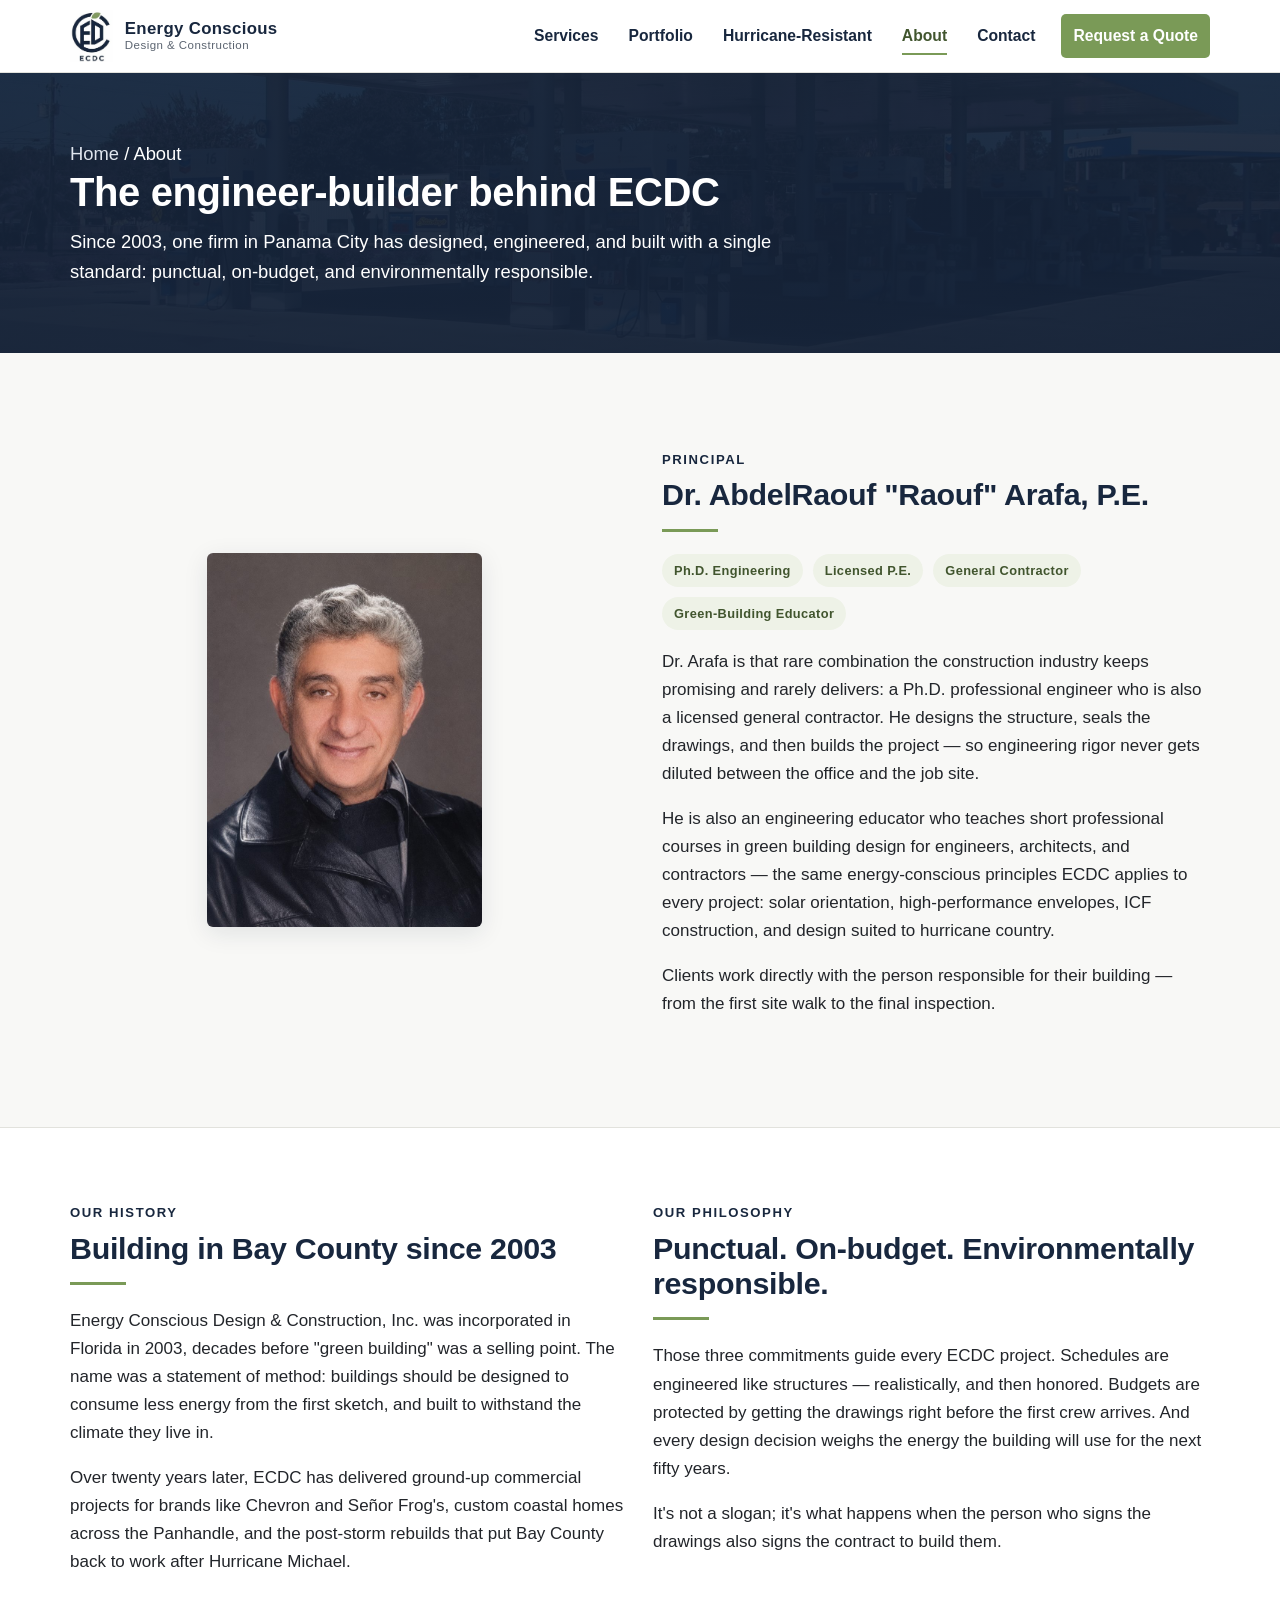
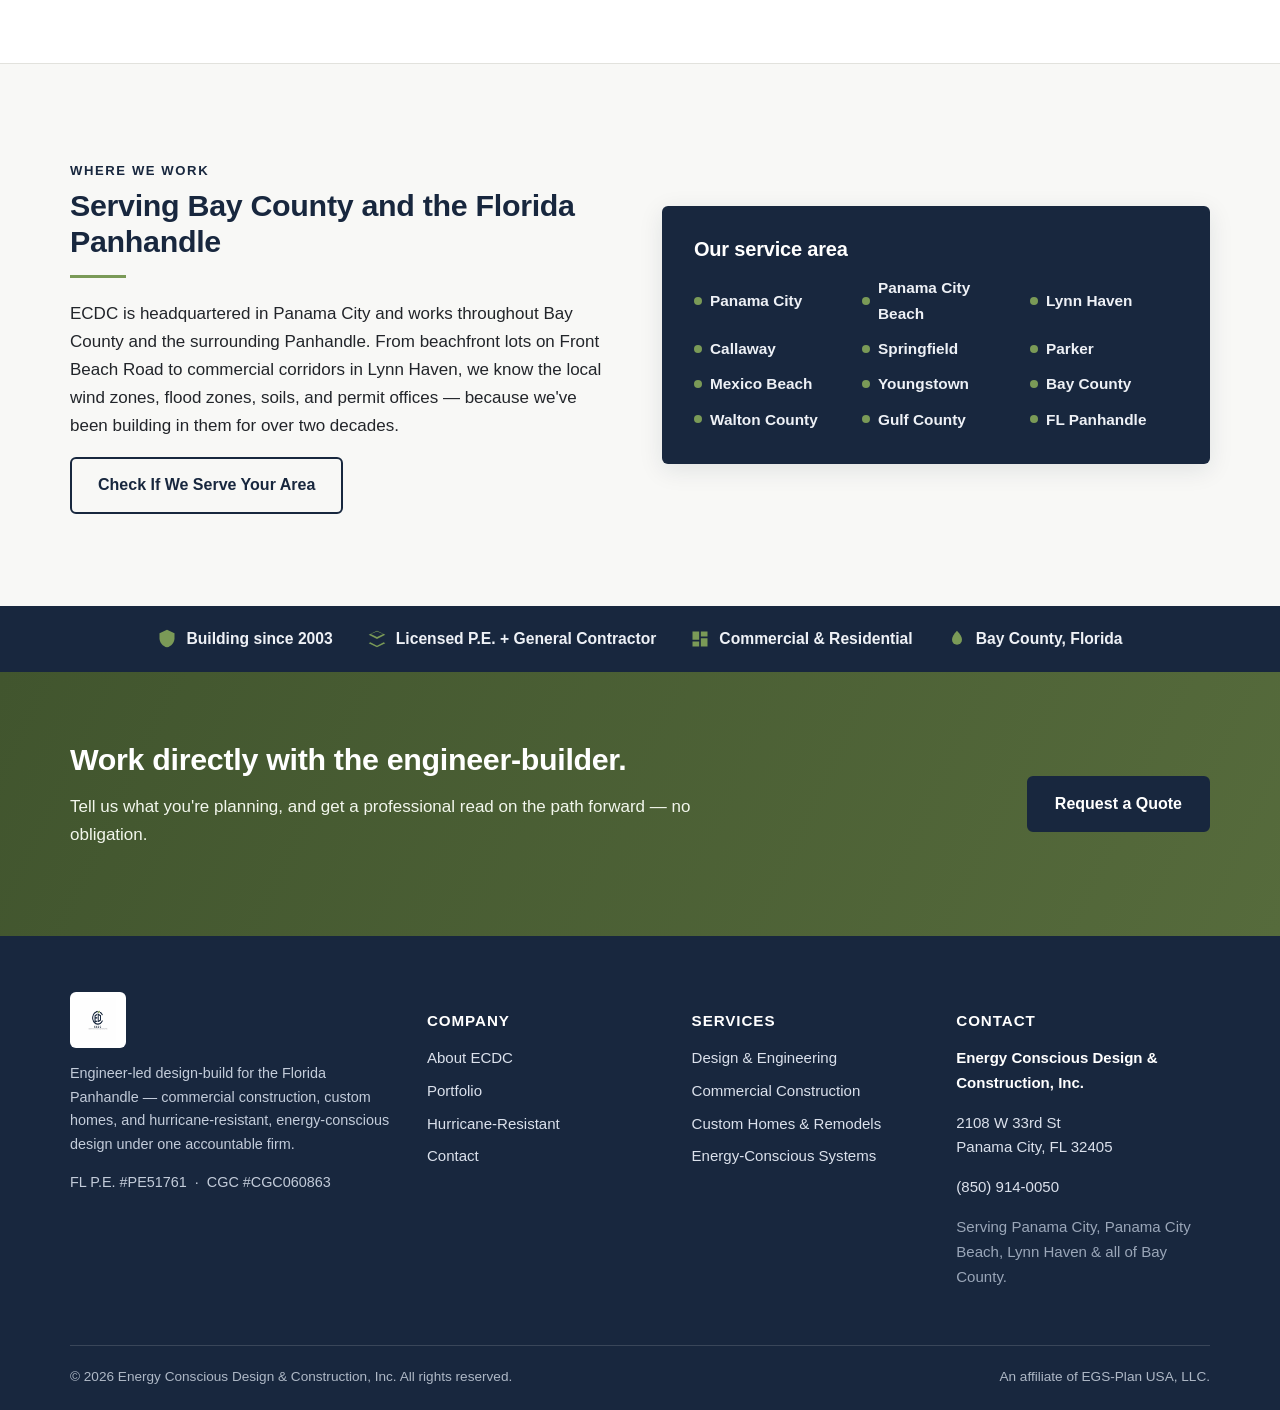
==== about.html @ a35474d3 "Initial commit: ECDC marketing website" ====
<!doctype html>
<html lang="en">
<head>
<meta charset="utf-8">
<meta name="viewport" content="width=device-width, initial-scale=1">
<title>About ECDC | Dr. Raouf Arafa, P.E. — Engineer-Builder in Panama City, FL Since 2003</title>
<meta name="description" content="Meet ECDC: founded in 2003 by Dr. AbdelRaouf Arafa, P.E. — a Ph.D. professional engineer, general contractor, and green-building educator serving Panama City, Bay County, and the Florida Panhandle. Punctual, on-budget, environmentally responsible.">
<link rel="canonical" href="https://ecdc-us.com/about.html">
<meta property="og:type" content="website">
<meta property="og:title" content="About ECDC | Engineer-Led Design-Build Since 2003">
<meta property="og:description" content="A Ph.D. professional engineer who designs AND builds — engineering rigor, energy-conscious design, and hurricane-resistant construction from one accountable firm.">
<meta property="og:image" content="https://ecdc-us.com/assets/img/home-custom-hero.jpg">
<meta property="og:url" content="https://ecdc-us.com/about.html">
<meta name="theme-color" content="#18273e">
<link rel="icon" type="image/png" sizes="32x32" href="assets/img/favicon-32.png">
<link rel="apple-touch-icon" href="assets/img/favicon-180.png">
<link rel="stylesheet" href="assets/css/style.css">
<script type="application/ld+json">
{"@context":"https://schema.org","@type":"GeneralContractor","name":"Energy Conscious Design & Construction, Inc.","alternateName":"ECDC","image":"https://ecdc-us.com/assets/img/home-custom-hero.jpg","url":"https://ecdc-us.com/about.html","telephone":"+1-850-914-0050","priceRange":"$$","foundingDate":"2003","founder":{"@type":"Person","name":"Dr. AbdelRaouf Arafa","jobTitle":"Professional Engineer & General Contractor"},"address":{"@type":"PostalAddress","streetAddress":"2108 W 33rd St","addressLocality":"Panama City","addressRegion":"FL","postalCode":"32405","addressCountry":"US"},"geo":{"@type":"GeoCoordinates","latitude":30.1935,"longitude":-85.6762},"areaServed":["Panama City FL","Panama City Beach FL","Lynn Haven FL","Bay County FL","Florida Panhandle"]}
</script>
</head>
<body>
<a class="skip-link" href="#main">Skip to content</a>
<header class="site-header">
  <div class="header-inner">
    <a class="brand" href="index.html" aria-label="ECDC — home">
      <img src="assets/img/logo-header.jpg" alt="ECDC — Energy Conscious Design &amp; Construction logo" width="43" height="52">
      <span class="brand-text"><b>Energy Conscious</b><span>Design &amp; Construction</span></span>
    </a>
    <button class="nav-toggle" aria-label="Open menu" aria-expanded="false" aria-controls="primary-nav">
      <svg width="28" height="28" viewBox="0 0 24 24" fill="none" stroke="currentColor" stroke-width="2" aria-hidden="true"><line x1="3" y1="6" x2="21" y2="6"/><line x1="3" y1="12" x2="21" y2="12"/><line x1="3" y1="18" x2="21" y2="18"/></svg>
    </button>
    <nav class="main-nav" id="primary-nav" aria-label="Primary">
      <ul>
        <li><a href="services.html">Services</a></li>
        <li><a href="portfolio.html">Portfolio</a></li>
        <li><a href="hurricane-resistant.html">Hurricane-Resistant</a></li>
        <li><a href="about.html" aria-current="page">About</a></li>
        <li><a href="contact.html">Contact</a></li>
        <li class="nav-cta"><a href="contact.html">Request a Quote</a></li>
      </ul>
    </nav>
  </div>
</header>
<div class="nav-backdrop"></div>

<main id="main">
  <section class="page-banner">
    <div class="pb-media"><img src="assets/img/home-custom-hero.jpg" alt="" aria-hidden="true" width="1200" height="457"></div>
    <div class="container">
      <p class="breadcrumb"><a href="index.html">Home</a> / About</p>
      <h1>The engineer-builder behind ECDC</h1>
      <p>Since 2003, one firm in Panama City has designed, engineered, and built with a single standard: punctual, on-budget, and environmentally responsible.</p>
    </div>
  </section>

  <!-- PROFILE -->
  <section class="section">
    <div class="container">
      <div class="split">
        <div class="split-media">
          <img src="assets/img/dr-arafa-headshot.jpg" alt="Dr. AbdelRaouf &quot;Raouf&quot; Arafa, P.E. — principal of ECDC" width="735" height="1000" style="max-width:275px;margin:0 auto">
        </div>
        <div>
          <p class="eyebrow">Principal</p>
          <h2>Dr. AbdelRaouf "Raouf" Arafa, P.E.</h2>
          <hr class="accent-rule">
          <div class="credentials">
            <span class="cred">Ph.D. Engineering</span>
            <span class="cred">Licensed P.E.</span>
            <span class="cred">General Contractor</span>
            <span class="cred">Green-Building Educator</span>
          </div>
          <p>Dr. Arafa is that rare combination the construction industry keeps promising and rarely delivers: a Ph.D. professional engineer who is also a licensed general contractor. He designs the structure, seals the drawings, and then builds the project — so engineering rigor never gets diluted between the office and the job site.</p>
          <p>He is also an engineering educator who teaches short professional courses in green building design for engineers, architects, and contractors — the same energy-conscious principles ECDC applies to every project: solar orientation, high-performance envelopes, ICF construction, and design suited to hurricane country.</p>
          <p>Clients work directly with the person responsible for their building — from the first site walk to the final inspection.</p>
        </div>
      </div>
    </div>
  </section>

  <!-- HISTORY & PHILOSOPHY -->
  <section class="section section-alt">
    <div class="container">
      <div class="grid grid-2">
        <div>
          <p class="eyebrow">Our History</p>
          <h2>Building in Bay County since 2003</h2>
          <hr class="accent-rule">
          <p>Energy Conscious Design &amp; Construction, Inc. was incorporated in Florida in 2003, decades before "green building" was a selling point. The name was a statement of method: buildings should be designed to consume less energy from the first sketch, and built to withstand the climate they live in.</p>
          <p>Over twenty years later, ECDC has delivered ground-up commercial projects for brands like Chevron and Señor Frog's, custom coastal homes across the Panhandle, and the post-storm rebuilds that put Bay County back to work after Hurricane Michael.</p>
        </div>
        <div>
          <p class="eyebrow">Our Philosophy</p>
          <h2>Punctual. On-budget. Environmentally responsible.</h2>
          <hr class="accent-rule">
          <p>Those three commitments guide every ECDC project. Schedules are engineered like structures — realistically, and then honored. Budgets are protected by getting the drawings right before the first crew arrives. And every design decision weighs the energy the building will use for the next fifty years.</p>
          <p>It's not a slogan; it's what happens when the person who signs the drawings also signs the contract to build them.</p>
        </div>
      </div>
    </div>
  </section>

  <!-- SERVICE AREA -->
  <section class="section">
    <div class="container">
      <div class="split">
        <div>
          <p class="eyebrow">Where We Work</p>
          <h2>Serving Bay County and the Florida Panhandle</h2>
          <hr class="accent-rule">
          <p>ECDC is headquartered in Panama City and works throughout Bay County and the surrounding Panhandle. From beachfront lots on Front Beach Road to commercial corridors in Lynn Haven, we know the local wind zones, flood zones, soils, and permit offices — because we've been building in them for over two decades.</p>
          <a class="btn btn-outline" href="contact.html">Check If We Serve Your Area</a>
        </div>
        <div class="area-box">
          <h3>Our service area</h3>
          <div class="area-grid">
            <span>Panama City</span>
            <span>Panama City Beach</span>
            <span>Lynn Haven</span>
            <span>Callaway</span>
            <span>Springfield</span>
            <span>Parker</span>
            <span>Mexico Beach</span>
            <span>Youngstown</span>
            <span>Bay County</span>
            <span>Walton County</span>
            <span>Gulf County</span>
            <span>FL Panhandle</span>
          </div>
        </div>
      </div>
    </div>
  </section>

  <!-- TRUST STRIP -->
  <div class="trust-strip">
    <div class="container">
      <span class="ts-item"><svg width="20" height="20" viewBox="0 0 24 24" fill="currentColor" aria-hidden="true"><path d="M12 1 3 5v6c0 5 3.8 9.7 9 11 5.2-1.3 9-6 9-11V5l-9-4z"/></svg>Building since 2003</span>
      <span class="ts-item"><svg width="20" height="20" viewBox="0 0 24 24" fill="currentColor" aria-hidden="true"><path d="M12 2 2 7l10 5 10-5-10-5zm0 7.5L4.5 6 12 3l7.5 3L12 9.5zM2 17l10 5 10-5-2-1-8 4-8-4-2 1z"/></svg>Licensed P.E. + General Contractor</span>
      <span class="ts-item"><svg width="20" height="20" viewBox="0 0 24 24" fill="currentColor" aria-hidden="true"><path d="M3 13h8V3H3v10zm0 8h8v-6H3v6zm10 0h8V11h-8v10zm0-18v6h8V3h-8z"/></svg>Commercial &amp; Residential</span>
      <span class="ts-item"><svg width="20" height="20" viewBox="0 0 24 24" fill="currentColor" aria-hidden="true"><path d="M12 2C8 6 6 9.4 6 13a6 6 0 0 0 12 0c0-3.6-2-7-6-11z"/></svg>Bay County, Florida</span>
    </div>
  </div>

  <section class="section band-green">
    <div class="container cta-band">
      <div class="cta-text">
        <h2>Work directly with the engineer-builder.</h2>
        <p>Tell us what you're planning, and get a professional read on the path forward — no obligation.</p>
      </div>
      <a class="btn btn-navy" href="contact.html">Request a Quote</a>
    </div>
  </section>
</main>

<footer class="site-footer">
  <div class="container">
    <div class="footer-grid">
      <div class="footer-brand">
        <img src="assets/img/logo.jpg" alt="ECDC logo" width="56" height="56">
        <p>Engineer-led design-build for the Florida Panhandle — commercial construction, custom homes, and hurricane-resistant, energy-conscious design under one accountable firm.</p>
        <p class="license-line">FL P.E. #PE51761 &nbsp;·&nbsp; CGC #CGC060863</p>
      </div>
      <div>
        <h4>Company</h4>
        <ul>
          <li><a href="about.html">About ECDC</a></li>
          <li><a href="portfolio.html">Portfolio</a></li>
          <li><a href="hurricane-resistant.html">Hurricane-Resistant</a></li>
          <li><a href="contact.html">Contact</a></li>
        </ul>
      </div>
      <div>
        <h4>Services</h4>
        <ul>
          <li><a href="services.html#design-engineering">Design &amp; Engineering</a></li>
          <li><a href="services.html#commercial">Commercial Construction</a></li>
          <li><a href="services.html#custom-homes">Custom Homes &amp; Remodels</a></li>
          <li><a href="services.html#energy">Energy-Conscious Systems</a></li>
        </ul>
      </div>
      <div class="footer-nap">
        <h4>Contact</h4>
        <p><b>Energy Conscious Design &amp; Construction, Inc.</b></p>
        <p>2108 W 33rd St<br>Panama City, FL 32405</p>
        <p><a href="tel:+18509140050">(850) 914-0050</a></p>
        <p style="color:#9aa6b8">Serving Panama City, Panama City Beach, Lynn Haven &amp; all of Bay County.</p>
      </div>
    </div>
    <div class="footer-bottom">
      <span>&copy; <span id="year">2026</span> Energy Conscious Design &amp; Construction, Inc. All rights reserved.</span>
      <span class="affiliate">An affiliate of EGS-Plan USA, LLC.</span>
    </div>
  </div>
</footer>

<div class="call-bar">
  <a href="tel:+18509140050"><svg width="20" height="20" viewBox="0 0 24 24" fill="currentColor" aria-hidden="true"><path d="M6.6 10.8a15.5 15.5 0 0 0 6.6 6.6l2.2-2.2c.3-.3.7-.4 1-.2 1.2.4 2.4.6 3.6.6.6 0 1 .4 1 1V20c0 .6-.4 1-1 1A17 17 0 0 1 3 4c0-.6.4-1 1-1h3.5c.6 0 1 .4 1 1 0 1.3.2 2.5.6 3.6.1.4 0 .8-.2 1l-2.3 2.2z"/></svg>Call (850) 914-0050</a>
</div>

<script src="assets/js/main.js"></script>
</body>
</html>
---- assets/css/style.css ----
/* ECDC — Energy Conscious Design & Construction
   Brand tokens sampled from logo: navy #18273e, leaf green #7a9a57 */
:root{
  --navy:#18273e;
  --navy-2:#223a5e;
  --navy-3:#2c4a73;
  --green:#7a9a57;
  --green-dark:#566b3c;
  --green-deep:#41552e;
  --bg:#f8f8f6;
  --surface:#ffffff;
  --charcoal:#22252a;
  --muted:#5b6470;
  --line:#e2e2dd;
  --shadow:0 6px 24px rgba(24,39,62,.10);
  --shadow-lg:0 14px 40px rgba(24,39,62,.16);
  --radius:6px;
  --maxw:1180px;
  --sans:"Segoe UI",Roboto,"Helvetica Neue",Arial,sans-serif;
}
*{box-sizing:border-box}
html{scroll-behavior:smooth}
body{
  margin:0;font-family:var(--sans);color:var(--charcoal);background:var(--bg);
  line-height:1.65;font-size:17px;-webkit-font-smoothing:antialiased;
}
img{max-width:100%;height:auto;display:block}
a{color:var(--green-dark);text-decoration:none}
a:hover{color:var(--green-deep);text-decoration:underline}
h1,h2,h3,h4{font-family:var(--sans);color:var(--navy);line-height:1.18;font-weight:700;letter-spacing:-.01em}
h1{font-size:2.5rem;margin:.2em 0 .4em}
h2{font-size:1.9rem;margin:0 0 .5em}
h3{font-size:1.25rem;margin:0 0 .4em}
p{margin:0 0 1em}
.container{max-width:var(--maxw);margin:0 auto;padding:0 20px}
.section{padding:70px 0}
.section--tight{padding:48px 0}
.center{text-align:center}
.lead{font-size:1.18rem;color:var(--muted);max-width:760px}
.eyebrow{display:inline-block;font-size:.82rem;font-weight:800;letter-spacing:.12em;
  text-transform:uppercase;color:var(--navy);margin-bottom:.5em}
.accent-rule{width:56px;height:3px;background:var(--green);border:0;margin:0 0 22px}
.center .accent-rule{margin-left:auto;margin-right:auto}
.muted{color:var(--muted)}

/* Skip link */
.skip-link{position:absolute;left:-999px;top:0;background:var(--navy);color:#fff;padding:10px 16px;z-index:1000}
.skip-link:focus{left:8px;top:8px}

/* Buttons */
.btn{display:inline-block;font-weight:600;font-size:1rem;padding:13px 26px;border-radius:var(--radius);
  border:2px solid transparent;cursor:pointer;transition:all .18s ease;text-align:center}
.btn:hover{text-decoration:none}
.btn-primary{background:var(--green);color:#fff;border-color:var(--green)}
.btn-primary:hover{background:var(--green-deep);border-color:var(--green-deep);color:#fff}
.btn-navy{background:var(--navy);color:#fff;border-color:var(--navy)}
.btn-navy:hover{background:var(--navy-2);border-color:var(--navy-2);color:#fff}
.btn-ghost{background:transparent;color:#fff;border-color:rgba(255,255,255,.7)}
.btn-ghost:hover{background:#fff;color:var(--navy)}
.btn-outline{background:transparent;color:var(--navy);border-color:var(--navy)}
.btn-outline:hover{background:var(--navy);color:#fff}
.btn-row{display:flex;gap:14px;flex-wrap:wrap}

/* Header */
.site-header{position:sticky;top:0;z-index:100;background:rgba(255,255,255,.97);
  border-bottom:1px solid var(--line);backdrop-filter:saturate(1.2) blur(4px)}
.header-inner{display:flex;align-items:center;justify-content:space-between;
  max-width:var(--maxw);margin:0 auto;padding:10px 20px}
.brand{display:flex;align-items:center;gap:12px;text-decoration:none}
.brand img{height:52px;width:auto}
.brand:hover{text-decoration:none}
.brand-text{display:flex;flex-direction:column;line-height:1.1}
.brand-text b{color:var(--navy);font-size:1.05rem;letter-spacing:.02em}
.brand-text span{color:var(--muted);font-size:.72rem;letter-spacing:.04em}
.main-nav ul{display:flex;gap:6px;list-style:none;margin:0;padding:0;align-items:center}
.main-nav a{color:var(--navy);font-weight:600;font-size:.98rem;padding:9px 12px;border-radius:5px;
  display:block;position:relative}
.main-nav a:hover{color:var(--green-deep);background:#f0f2ec;text-decoration:none}
.main-nav a[aria-current="page"]{color:var(--green-deep)}
.main-nav a[aria-current="page"]::after{content:"";position:absolute;left:12px;right:12px;bottom:3px;height:2px;background:var(--green)}
.nav-cta{margin-left:8px}
.nav-cta a{background:var(--green);color:#fff!important}
.nav-cta a:hover{background:var(--green-deep)!important}
.nav-toggle{display:none;background:none;border:0;cursor:pointer;padding:8px;color:var(--navy)}
.nav-toggle svg{display:block}

/* Hero */
.hero{position:relative;color:#fff;background:var(--navy)}
.hero-media{position:absolute;inset:0;overflow:hidden}
.hero-media img{width:100%;height:100%;object-fit:cover}
.hero-media::after{content:"";position:absolute;inset:0;
  background:linear-gradient(105deg,rgba(24,39,62,.92) 0%,rgba(24,39,62,.78) 42%,rgba(24,39,62,.42) 100%)}
.hero-inner{position:relative;max-width:var(--maxw);margin:0 auto;padding:96px 20px 104px}
.hero-inner .hero-copy{max-width:640px}
.hero h1{color:#fff;font-size:3rem;margin-bottom:.3em}
.hero p{font-size:1.25rem;color:#e7ecf3;margin-bottom:1.6em}
.hero .btn-row{margin-top:8px}

/* Page banner (interior pages) */
.page-banner{position:relative;background:var(--navy);color:#fff;overflow:hidden}
.page-banner .pb-media{position:absolute;inset:0;z-index:0}
.page-banner .pb-media img{width:100%;height:100%;object-fit:cover;opacity:.28}
.page-banner::after{content:"";position:absolute;inset:0;z-index:1;background:linear-gradient(180deg,rgba(20,33,54,.72),rgba(20,33,54,.86))}
.page-banner .container{position:relative;z-index:2;padding:66px 20px}
.page-banner h1{color:#fff;margin:0 0 .25em}
.page-banner p{color:#fff;font-size:1.15rem;max-width:720px;margin:0}
.breadcrumb{font-size:.85rem;color:#ccd5e2;margin-bottom:14px}
.breadcrumb a{color:#dfe5ee}

/* Trust strip */
.trust-strip{background:var(--navy);color:#eef1f6}
.trust-strip .container{display:flex;flex-wrap:wrap;justify-content:center;gap:10px 34px;padding:20px 20px;text-align:center}
.trust-strip .ts-item{display:flex;align-items:center;gap:9px;font-weight:600;font-size:.98rem}
.trust-strip .ts-item svg{flex:none;color:var(--green)}

/* Grid helpers */
.grid{display:grid;gap:26px}
.grid-2{grid-template-columns:repeat(2,1fr)}
.grid-3{grid-template-columns:repeat(3,1fr)}
.grid-4{grid-template-columns:repeat(4,1fr)}

/* Cards */
.card{background:var(--surface);border:1px solid var(--line);border-radius:var(--radius);
  padding:28px;box-shadow:var(--shadow);transition:transform .18s ease,box-shadow .18s ease}
.card:hover{transform:translateY(-3px);box-shadow:var(--shadow-lg)}
.card .icon{width:46px;height:46px;color:var(--green-dark);margin-bottom:14px}
.card h3{margin-bottom:.3em}
.card p{color:var(--muted);margin-bottom:0}

/* Feature/media cards with image */
.mcard{background:var(--surface);border:1px solid var(--line);border-radius:var(--radius);
  overflow:hidden;box-shadow:var(--shadow);display:flex;flex-direction:column;transition:transform .18s,box-shadow .18s}
.mcard:hover{transform:translateY(-3px);box-shadow:var(--shadow-lg)}
.mcard a.mcard-img{display:block;aspect-ratio:3/2;overflow:hidden}
.mcard-img img{width:100%;height:100%;object-fit:cover;transition:transform .4s ease}
.mcard:hover .mcard-img img{transform:scale(1.05)}
.mcard-body{padding:22px 22px 24px}
.mcard-body h3{margin-bottom:.35em}
.mcard-body p{color:var(--muted);font-size:.98rem;margin-bottom:.8em}
.tag{display:inline-block;font-size:.72rem;font-weight:700;letter-spacing:.08em;text-transform:uppercase;
  color:var(--green-deep);background:#eef2e7;padding:4px 10px;border-radius:20px;margin-bottom:12px}
.arrow-link{font-weight:700;color:var(--green-dark)}
.arrow-link::after{content:" \2192";transition:margin .15s}
.arrow-link:hover::after{margin-left:4px}

/* Service tiles */
.tile{background:var(--surface);border:1px solid var(--line);border-left:3px solid var(--green);
  border-radius:var(--radius);padding:24px;box-shadow:var(--shadow);height:100%}
.tile h3{margin-bottom:.3em}
.tile p{color:var(--muted);font-size:.96rem;margin-bottom:.7em}

/* Split rows (services page) */
.split{display:grid;grid-template-columns:1fr 1fr;gap:44px;align-items:center;padding:22px 0}
.split img{border-radius:var(--radius);box-shadow:var(--shadow);width:100%}
.split.reverse .split-media{order:2}
.section-alt{background:#fff;border-top:1px solid var(--line);border-bottom:1px solid var(--line)}
.check-list{list-style:none;padding:0;margin:0 0 1.2em}
.check-list li{position:relative;padding-left:30px;margin-bottom:9px;color:#333}
.check-list li::before{content:"";position:absolute;left:0;top:7px;width:16px;height:16px;
  background:var(--green);border-radius:3px;
  -webkit-mask:url("data:image/svg+xml,%3Csvg xmlns='http://www.w3.org/2000/svg' viewBox='0 0 24 24'%3E%3Cpath fill='white' d='M9 16.17L4.83 12l-1.42 1.41L9 19 21 7l-1.41-1.41z'/%3E%3C/svg%3E") center/contain no-repeat;
  mask:url("data:image/svg+xml,%3Csvg xmlns='http://www.w3.org/2000/svg' viewBox='0 0 24 24'%3E%3Cpath fill='white' d='M9 16.17L4.83 12l-1.42 1.41L9 19 21 7l-1.41-1.41z'/%3E%3C/svg%3E") center/contain no-repeat}

/* Bands */
.band-navy{background:var(--navy);color:#eef1f6;position:relative;overflow:hidden}
.band-navy h2{color:#fff}
.band-navy p{color:#eaeff6}
.band-green{background:linear-gradient(115deg,var(--green-deep),var(--green-dark));color:#fff}
.band-green h2{color:#fff}
.band-green p{color:#f2f6ec}
.band-green .btn-navy{background:var(--navy)}
.cta-band{display:flex;align-items:center;justify-content:space-between;gap:28px;flex-wrap:wrap}
.cta-band .cta-text{max-width:640px}

/* Stats row */
.stat-row{display:grid;grid-template-columns:repeat(4,1fr);gap:24px;text-align:center}
.stat b{display:block;font-size:2.2rem;color:var(--navy);line-height:1}
.band-navy .stat b{color:#fff}
.stat span{color:var(--muted);font-size:.92rem}
.band-navy .stat span{color:#d6dde8}

/* Testimonials */
.quote{background:var(--surface);border:1px solid var(--line);border-radius:var(--radius);padding:26px;box-shadow:var(--shadow)}
.quote p{font-style:italic;color:#333}
.quote .who{font-style:normal;font-weight:700;color:var(--navy);margin-top:12px;font-size:.95rem}
.quote .who span{display:block;font-weight:500;color:var(--muted);font-size:.85rem}
.stars{color:var(--green);letter-spacing:2px;margin-bottom:8px}

/* Portfolio */
.filters{display:flex;flex-wrap:wrap;gap:10px;justify-content:center;margin:6px 0 32px}
.filter-btn{background:#fff;border:1px solid var(--line);color:var(--navy);font-weight:600;
  padding:9px 18px;border-radius:30px;cursor:pointer;font-size:.94rem;transition:all .15s}
.filter-btn:hover{border-color:var(--green)}
.filter-btn.active{background:var(--navy);color:#fff;border-color:var(--navy)}
.gallery{display:grid;grid-template-columns:repeat(3,1fr);gap:16px}
.gallery-item{margin:0;position:relative;border-radius:var(--radius);overflow:hidden;cursor:pointer;
  background:var(--navy);aspect-ratio:3/2}
.gallery-item img{width:100%;height:100%;object-fit:cover;transition:transform .35s,opacity .2s}
.gallery-item:hover img{transform:scale(1.06);opacity:.9}
.gallery-item figcaption{position:absolute;left:0;right:0;bottom:0;padding:20px 14px 12px;color:#fff;
  font-size:.9rem;font-weight:600;background:linear-gradient(transparent,rgba(24,39,62,.85))}
.gallery-item .cat-tag{position:absolute;top:10px;left:10px;font-size:.66rem;font-weight:700;
  letter-spacing:.06em;text-transform:uppercase;background:rgba(255,255,255,.92);color:var(--green-deep);
  padding:3px 8px;border-radius:20px}
.is-hidden{display:none!important}

/* Lightbox */
.lightbox{position:fixed;inset:0;background:rgba(16,24,38,.94);z-index:2000;display:none;
  align-items:center;justify-content:center;padding:30px}
.lightbox.open{display:flex}
.lightbox img{max-width:92vw;max-height:82vh;border-radius:4px;box-shadow:0 10px 50px rgba(0,0,0,.5)}
.lightbox .lb-caption{position:absolute;bottom:22px;left:0;right:0;text-align:center;color:#e7ecf3;font-size:.95rem;padding:0 20px}
.lb-btn{position:absolute;background:rgba(255,255,255,.12);border:1px solid rgba(255,255,255,.3);
  color:#fff;width:52px;height:52px;border-radius:50%;font-size:1.5rem;cursor:pointer;line-height:1;
  display:flex;align-items:center;justify-content:center}
.lb-btn:hover{background:rgba(255,255,255,.25)}
.lb-close{top:22px;right:22px;width:46px;height:46px}
.lb-prev{left:22px;top:50%;transform:translateY(-50%)}
.lb-next{right:22px;top:50%;transform:translateY(-50%)}

/* Case study */
.case-layout{display:grid;grid-template-columns:1fr 320px;gap:44px;align-items:start}
.facts{background:var(--surface);border:1px solid var(--line);border-radius:var(--radius);
  padding:24px;box-shadow:var(--shadow);position:sticky;top:90px}
.facts h3{font-size:1.05rem;border-bottom:2px solid var(--green);padding-bottom:10px;margin-bottom:14px}
.facts dl{margin:0}
.facts dt{font-size:.72rem;letter-spacing:.08em;text-transform:uppercase;color:var(--muted);font-weight:700;margin-top:14px}
.facts dt:first-child{margin-top:0}
.facts dd{margin:2px 0 0;font-weight:600;color:var(--navy)}
.engineer-note{background:#eef2e7;border-left:4px solid var(--green);border-radius:0 var(--radius) var(--radius) 0;
  padding:22px 24px;margin:26px 0}
.engineer-note h4{color:var(--green-deep);margin:0 0 .4em;font-size:1.05rem;display:flex;align-items:center;gap:8px}
.engineer-note p{margin-bottom:0;color:#3a4130}
.prose h2{margin-top:1.4em}
.prose h2:first-child{margin-top:0}

/* FAQ accordion */
.accordion{max-width:820px;margin:0 auto}
.acc-item{border:1px solid var(--line);border-radius:var(--radius);margin-bottom:12px;background:#fff;overflow:hidden}
.acc-trigger{width:100%;text-align:left;background:none;border:0;padding:20px 22px;font-size:1.08rem;
  font-weight:700;color:var(--navy);cursor:pointer;display:flex;justify-content:space-between;align-items:center;gap:16px}
.acc-trigger:hover{color:var(--green-deep)}
.acc-trigger .plus{flex:none;width:22px;height:22px;position:relative;transition:transform .2s}
.acc-trigger .plus::before,.acc-trigger .plus::after{content:"";position:absolute;background:var(--green);
  top:50%;left:50%;transform:translate(-50%,-50%)}
.acc-trigger .plus::before{width:14px;height:2px}
.acc-trigger .plus::after{width:2px;height:14px;transition:transform .2s}
.acc-trigger[aria-expanded="true"] .plus::after{transform:translate(-50%,-50%) scaleY(0)}
.acc-panel{padding:0 22px;max-height:0;overflow:hidden;transition:max-height .28s ease,padding .28s ease}
.acc-panel p{margin:0 0 18px;color:var(--muted)}
.acc-item.open .acc-panel{padding:0 22px 4px}

/* Contact form */
.form-wrap{background:var(--surface);border:1px solid var(--line);border-radius:var(--radius);
  padding:32px;box-shadow:var(--shadow)}
.field{margin-bottom:18px}
.field label{display:block;font-weight:600;color:var(--navy);margin-bottom:6px;font-size:.94rem}
.field .req{color:#b23b3b}
.field input,.field select,.field textarea{width:100%;padding:12px 14px;border:1px solid #cfd3cf;
  border-radius:5px;font-family:inherit;font-size:1rem;color:var(--charcoal);background:#fff}
.field input:focus,.field select:focus,.field textarea:focus{outline:none;border-color:var(--green);
  box-shadow:0 0 0 3px rgba(122,154,87,.22)}
.field textarea{min-height:130px;resize:vertical}
.field .err{color:#b23b3b;font-size:.85rem;margin-top:5px;display:none}
.field.invalid input,.field.invalid select,.field.invalid textarea{border-color:#b23b3b}
.field.invalid .err{display:block}
.form-grid{display:grid;grid-template-columns:1fr 1fr;gap:0 20px}
.form-note{font-size:.85rem;color:var(--muted);margin-top:6px}
.form-status{padding:14px 16px;border-radius:5px;margin-bottom:18px;font-weight:600;display:none}
.form-status.show{display:block}
.form-status.ok{background:#e7f1e0;color:#3a5a26;border:1px solid #b9d3a6}
.form-status.bad{background:#fbe6e6;color:#8f2b2b;border:1px solid #e5b3b3}

/* Contact info blocks */
.info-card{background:#fff;border:1px solid var(--line);border-radius:var(--radius);padding:24px;box-shadow:var(--shadow);margin-bottom:20px}
.info-card h3{font-size:1.1rem;margin-bottom:.5em}
.info-row{display:flex;gap:12px;margin-bottom:12px;align-items:flex-start}
.info-row svg{flex:none;color:var(--green-dark);margin-top:3px}
.info-row b{color:var(--navy);display:block}
.map-embed{border:0;width:100%;height:340px;border-radius:var(--radius);box-shadow:var(--shadow)}

/* About / service area */
.area-box{background:var(--navy);color:#eef1f6;border-radius:var(--radius);padding:32px;box-shadow:var(--shadow)}
.area-box h3{color:#fff}
.area-grid{display:grid;grid-template-columns:repeat(3,1fr);gap:10px 20px;margin-top:14px}
.area-grid span{display:flex;align-items:center;gap:8px;font-weight:600;font-size:.96rem}
.area-grid span::before{content:"";width:8px;height:8px;background:var(--green);border-radius:50%;flex:none}
.headshot{background:linear-gradient(135deg,var(--navy),var(--navy-2));border-radius:var(--radius);
  aspect-ratio:4/5;display:flex;align-items:center;justify-content:center;color:#8fa0bb;text-align:center;
  padding:20px;font-size:.9rem;border:1px dashed rgba(255,255,255,.25)}
.credentials{display:flex;gap:10px;flex-wrap:wrap;margin:6px 0 18px}
.credentials .cred{background:#eef2e7;color:var(--green-deep);font-weight:700;font-size:.8rem;
  padding:6px 12px;border-radius:20px;letter-spacing:.03em}

/* Footer */
.site-footer{background:var(--navy);color:#dbe1ec;padding:56px 0 22px;font-size:.94rem}
.footer-grid{display:grid;grid-template-columns:1.4fr 1fr 1fr 1.1fr;gap:34px}
.site-footer h4{color:#fff;font-size:.95rem;letter-spacing:.06em;text-transform:uppercase;margin-bottom:16px}
.site-footer a{color:#dbe1ec}
.site-footer a:hover{color:#fff}
.site-footer ul{list-style:none;padding:0;margin:0}
.site-footer li{margin-bottom:8px}
.footer-brand img{height:56px;margin-bottom:14px;background:#fff;padding:6px 10px;border-radius:6px}
.footer-brand p{color:#c3ccda;font-size:.9rem}
.footer-nap b{color:#fff}
.license-line{font-size:.82rem;color:#bcc5d3;margin-top:14px}
.footer-bottom{border-top:1px solid rgba(255,255,255,.14);margin-top:40px;padding-top:20px;
  display:flex;justify-content:space-between;gap:14px;flex-wrap:wrap;color:#aeb8c6;font-size:.85rem}
.affiliate{color:#aeb8c6}

/* Sticky mobile call bar */
.call-bar{display:none;position:fixed;bottom:0;left:0;right:0;z-index:200;
  background:var(--green);box-shadow:0 -4px 16px rgba(0,0,0,.2)}
.call-bar a{display:flex;align-items:center;justify-content:center;gap:10px;color:#fff;font-weight:700;
  padding:14px;font-size:1.06rem}
.call-bar a:hover{text-decoration:none;background:var(--green-deep)}

/* Responsive */
@media(max-width:960px){
  .footer-grid{grid-template-columns:1fr 1fr}
  .case-layout{grid-template-columns:1fr}
  .facts{position:static}
  .stat-row{grid-template-columns:repeat(2,1fr);gap:28px}
}
@media(max-width:820px){
  body{font-size:16px}
  h1{font-size:2rem}.hero h1{font-size:2.15rem}h2{font-size:1.6rem}
  .nav-toggle{display:block}
  .main-nav{position:fixed;inset:0 0 0 auto;width:min(80vw,320px);background:#fff;
    transform:translateX(100%);transition:transform .25s ease;padding:80px 20px 30px;
    box-shadow:-8px 0 30px rgba(0,0,0,.15);overflow-y:auto}
  .main-nav.open{transform:translateX(0)}
  .main-nav ul{flex-direction:column;align-items:stretch;gap:2px}
  .main-nav a{padding:13px 14px;font-size:1.05rem;border-bottom:1px solid var(--line)}
  .main-nav a[aria-current="page"]::after{display:none}
  .nav-cta{margin:14px 0 0}
  .nav-cta a{text-align:center}
  .nav-backdrop{display:none;position:fixed;inset:0;background:rgba(16,24,38,.5);z-index:99}
  .nav-backdrop.open{display:block}
  .grid-2,.grid-3,.grid-4{grid-template-columns:1fr}
  .split,.split.reverse{grid-template-columns:1fr;gap:22px}
  .split.reverse .split-media{order:0}
  .gallery{grid-template-columns:repeat(2,1fr)}
  .section{padding:48px 0}
  .hero-inner{padding:66px 20px 76px}
  .cta-band{flex-direction:column;align-items:flex-start}
  .call-bar{display:block}
  body{padding-bottom:52px}
  .site-header{padding-bottom:0}
}
@media(max-width:520px){
  .gallery{grid-template-columns:1fr}
  .stat-row{grid-template-columns:1fr 1fr}
  .footer-grid{grid-template-columns:1fr}
  .brand-text span{display:none}
  .hero h1{font-size:1.95rem}
}
/* Focus visibility */
a:focus-visible,button:focus-visible,input:focus-visible,select:focus-visible,textarea:focus-visible,.filter-btn:focus-visible{
  outline:3px solid var(--green);outline-offset:2px}
@media print{.call-bar,.nav-toggle,.hero-media::after{display:none}}
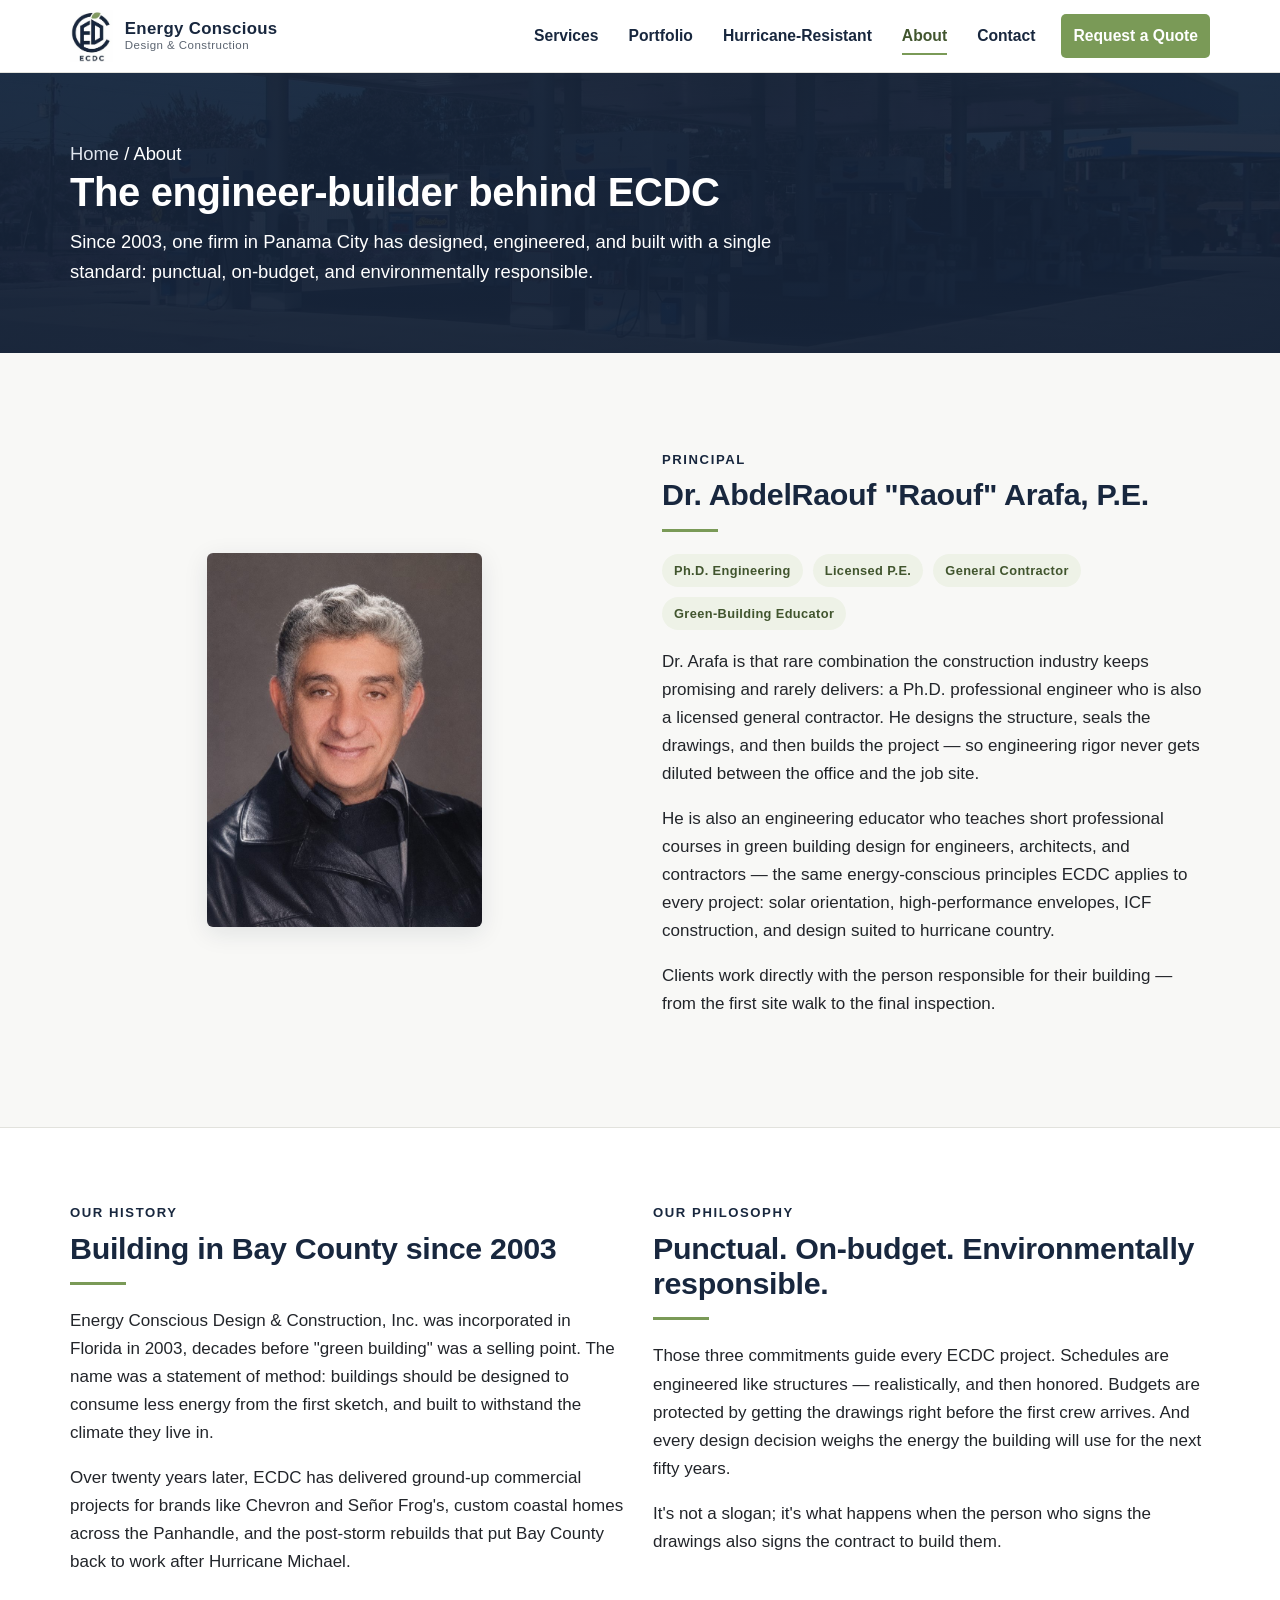
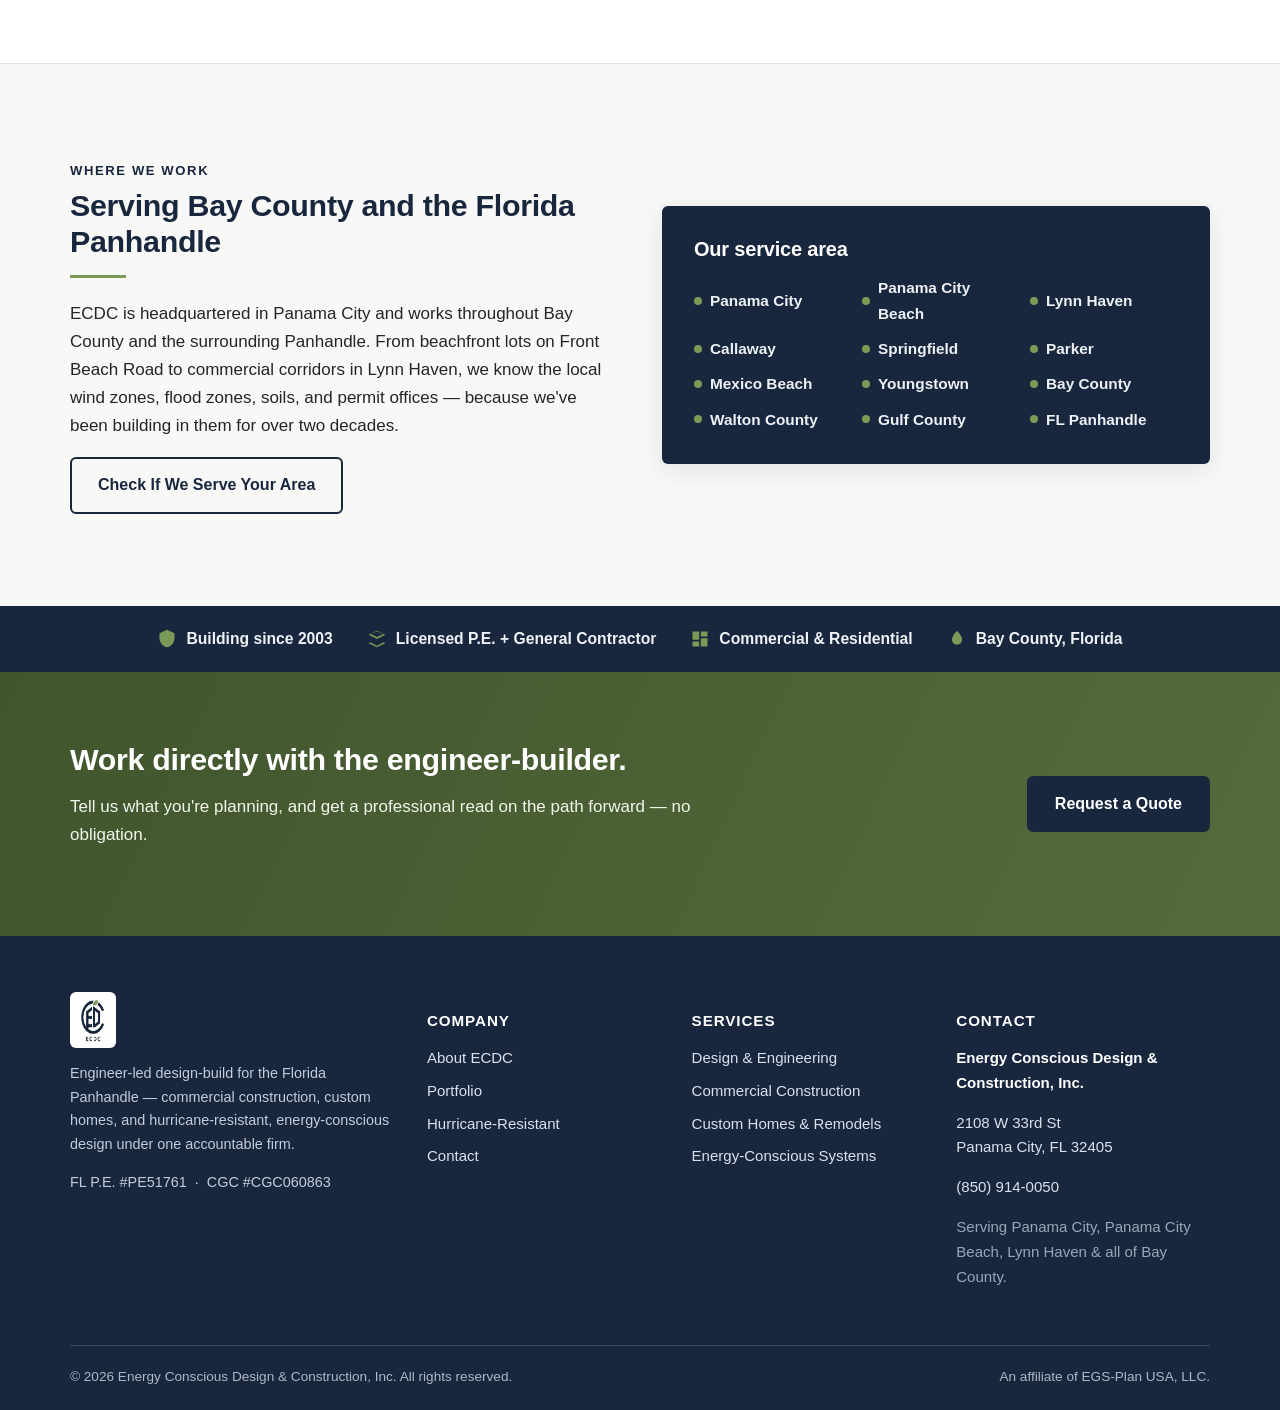
==== commit 8d803c77: "Fix footer logo — use the clean cropped mark instead of the full lockup The footer used the original" ====
--- a/about.html
+++ b/about.html
@@ -9,7 +9,15 @@
 <meta property="og:type" content="website">
 <meta property="og:title" content="About ECDC | Engineer-Led Design-Build Since 2003">
 <meta property="og:description" content="A Ph.D. professional engineer who designs AND builds — engineering rigor, energy-conscious design, and hurricane-resistant construction from one accountable firm.">
-<meta property="og:image" content="https://ecdc-us.com/assets/img/home-custom-hero.jpg">
+<meta property="og:image" content="https://ecdc-us.com/assets/img/og-image.jpg">
+<meta property="og:image:secure_url" content="https://ecdc-us.com/assets/img/og-image.jpg">
+<meta property="og:image:width" content="1200">
+<meta property="og:image:height" content="630">
+<meta property="og:image:type" content="image/jpeg">
+<meta property="og:image:alt" content="ECDC — Energy Conscious Design &amp; Construction, Panama City FL">
+<meta property="og:site_name" content="ECDC — Energy Conscious Design &amp; Construction">
+<meta name="twitter:card" content="summary_large_image">
+<meta name="twitter:image" content="https://ecdc-us.com/assets/img/og-image.jpg">
 <meta property="og:url" content="https://ecdc-us.com/about.html">
 <meta name="theme-color" content="#18273e">
 <link rel="icon" type="image/png" sizes="32x32" href="assets/img/favicon-32.png">
@@ -28,7 +36,7 @@
       <span class="brand-text"><b>Energy Conscious</b><span>Design &amp; Construction</span></span>
     </a>
     <button class="nav-toggle" aria-label="Open menu" aria-expanded="false" aria-controls="primary-nav">
-      <svg width="28" height="28" viewBox="0 0 24 24" fill="none" stroke="currentColor" stroke-width="2" aria-hidden="true"><line x1="3" y1="6" x2="21" y2="6"/><line x1="3" y1="12" x2="21" y2="12"/><line x1="3" y1="18" x2="21" y2="18"/></svg>
+      <svg class="icon-open" width="28" height="28" viewBox="0 0 24 24" fill="none" stroke="currentColor" stroke-width="2" aria-hidden="true"><line x1="3" y1="6" x2="21" y2="6"/><line x1="3" y1="12" x2="21" y2="12"/><line x1="3" y1="18" x2="21" y2="18"/></svg><svg class="icon-close" width="28" height="28" viewBox="0 0 24 24" fill="none" stroke="currentColor" stroke-width="2" aria-hidden="true"><line x1="6" y1="6" x2="18" y2="18"/><line x1="18" y1="6" x2="6" y2="18"/></svg>
     </button>
     <nav class="main-nav" id="primary-nav" aria-label="Primary">
       <ul>
@@ -158,7 +166,7 @@
   <div class="container">
     <div class="footer-grid">
       <div class="footer-brand">
-        <img src="assets/img/logo.jpg" alt="ECDC logo" width="56" height="56">
+        <img src="assets/img/logo-header.jpg" alt="ECDC logo" width="46" height="56">
         <p>Engineer-led design-build for the Florida Panhandle — commercial construction, custom homes, and hurricane-resistant, energy-conscious design under one accountable firm.</p>
         <p class="license-line">FL P.E. #PE51761 &nbsp;·&nbsp; CGC #CGC060863</p>
       </div>
--- a/assets/css/style.css
+++ b/assets/css/style.css
@@ -19,7 +19,7 @@
   --sans:"Segoe UI",Roboto,"Helvetica Neue",Arial,sans-serif;
 }
 *{box-sizing:border-box}
-html{scroll-behavior:smooth}
+html{scroll-behavior:smooth;overflow-x:hidden}
 body{
   margin:0;font-family:var(--sans);color:var(--charcoal);background:var(--bg);
   line-height:1.65;font-size:17px;-webkit-font-smoothing:antialiased;
@@ -62,8 +62,8 @@
 .btn-row{display:flex;gap:14px;flex-wrap:wrap}
 
 /* Header */
-.site-header{position:sticky;top:0;z-index:100;background:rgba(255,255,255,.97);
-  border-bottom:1px solid var(--line);backdrop-filter:saturate(1.2) blur(4px)}
+.site-header{position:sticky;top:0;z-index:100;background:#fff;
+  border-bottom:1px solid var(--line)}
 .header-inner{display:flex;align-items:center;justify-content:space-between;
   max-width:var(--maxw);margin:0 auto;padding:10px 20px}
 .brand{display:flex;align-items:center;gap:12px;text-decoration:none}
@@ -81,8 +81,11 @@
 .nav-cta{margin-left:8px}
 .nav-cta a{background:var(--green);color:#fff!important}
 .nav-cta a:hover{background:var(--green-deep)!important}
-.nav-toggle{display:none;background:none;border:0;cursor:pointer;padding:8px;color:var(--navy)}
+.nav-toggle{display:none;background:none;border:0;cursor:pointer;padding:8px;color:var(--navy);position:relative;z-index:110}
 .nav-toggle svg{display:block}
+.nav-toggle .icon-close{display:none}
+.nav-toggle[aria-expanded="true"] .icon-open{display:none}
+.nav-toggle[aria-expanded="true"] .icon-close{display:block}
 
 /* Hero */
 .hero{position:relative;color:#fff;background:var(--navy)}
@@ -326,10 +329,12 @@
   body{font-size:16px}
   h1{font-size:2rem}.hero h1{font-size:2.15rem}h2{font-size:1.6rem}
   .nav-toggle{display:block}
-  .main-nav{position:fixed;inset:0 0 0 auto;width:min(80vw,320px);background:#fff;
+  .main-nav{position:fixed;inset:0 0 0 auto;width:min(80vw,320px);background:#fff;z-index:105;
     transform:translateX(100%);transition:transform .25s ease;padding:80px 20px 30px;
-    box-shadow:-8px 0 30px rgba(0,0,0,.15);overflow-y:auto}
-  .main-nav.open{transform:translateX(0)}
+    box-shadow:-8px 0 30px rgba(0,0,0,.15);overflow-y:auto;
+    visibility:hidden;transition:transform .25s ease,visibility 0s linear .25s}
+  .main-nav.open{transform:translateX(0);visibility:visible;transition:transform .25s ease}
+  body.nav-open{overflow:hidden}
   .main-nav ul{flex-direction:column;align-items:stretch;gap:2px}
   .main-nav a{padding:13px 14px;font-size:1.05rem;border-bottom:1px solid var(--line)}
   .main-nav a[aria-current="page"]::after{display:none}
